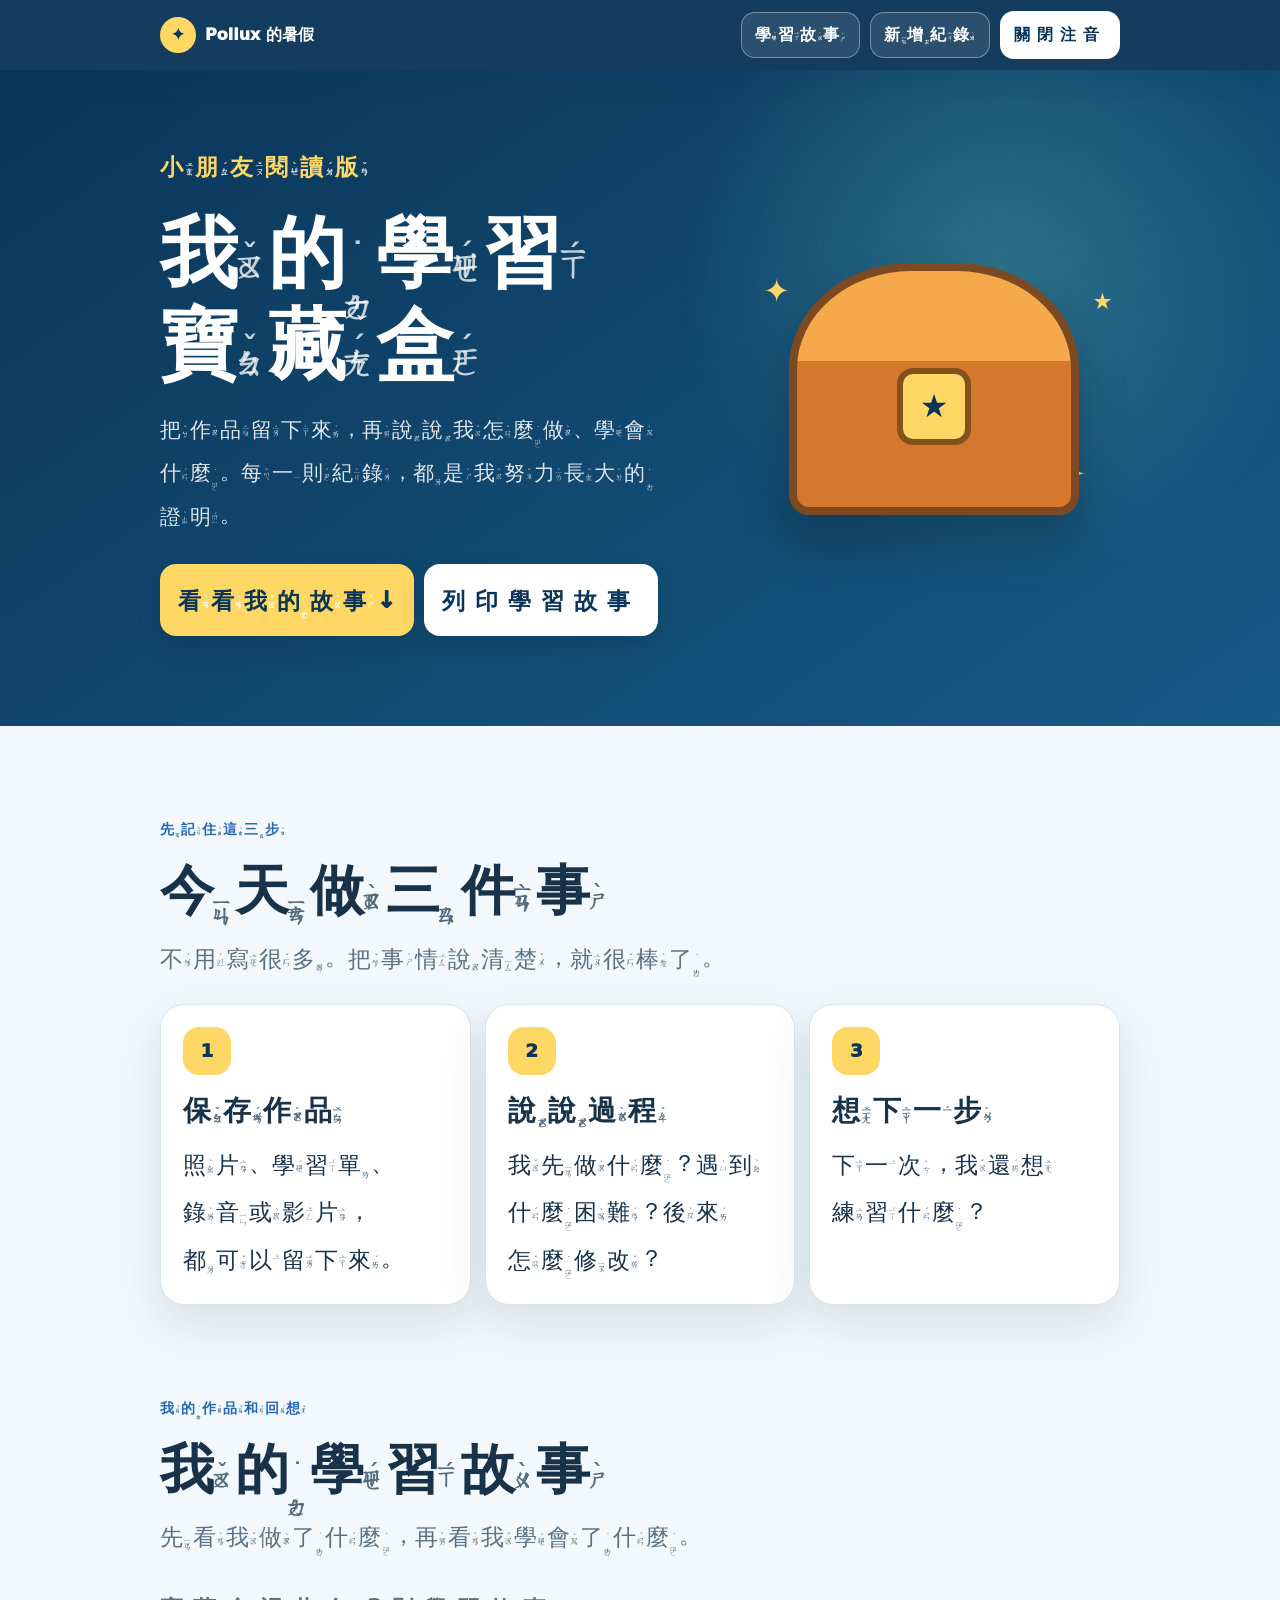
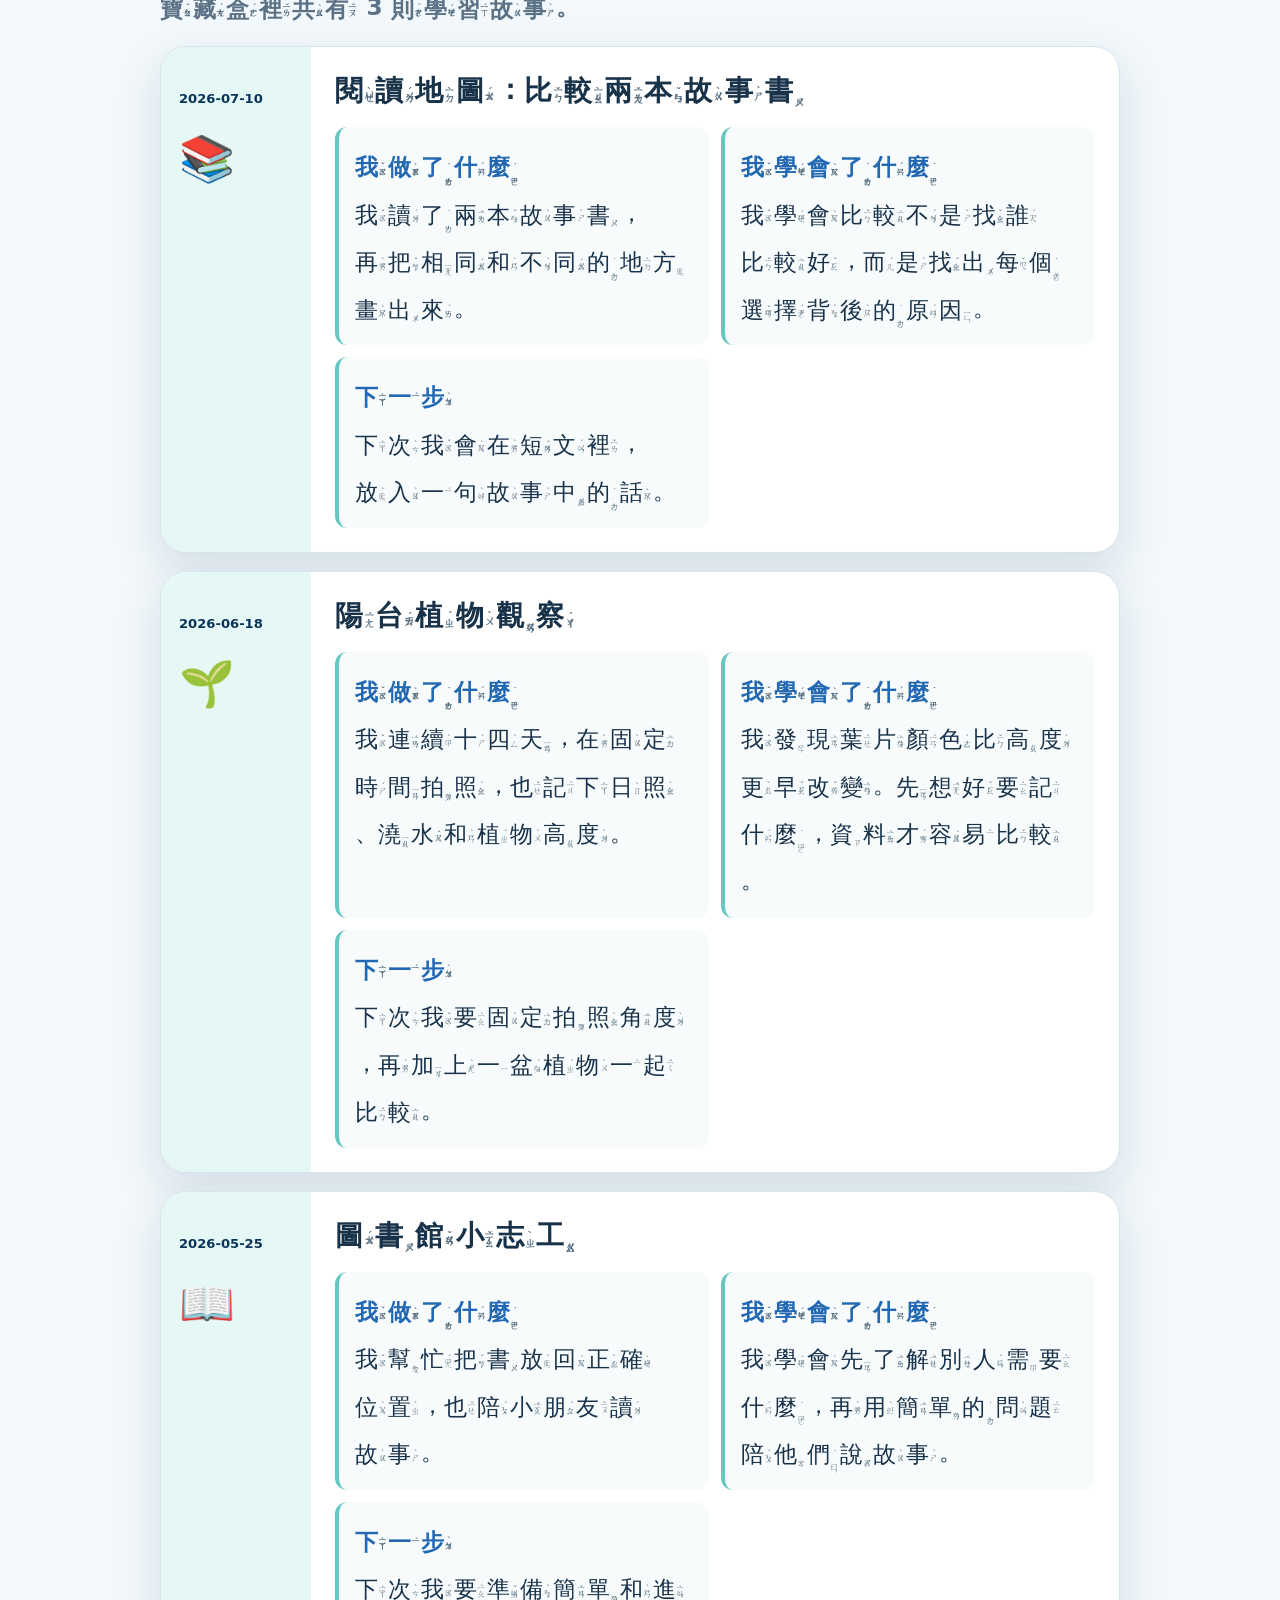
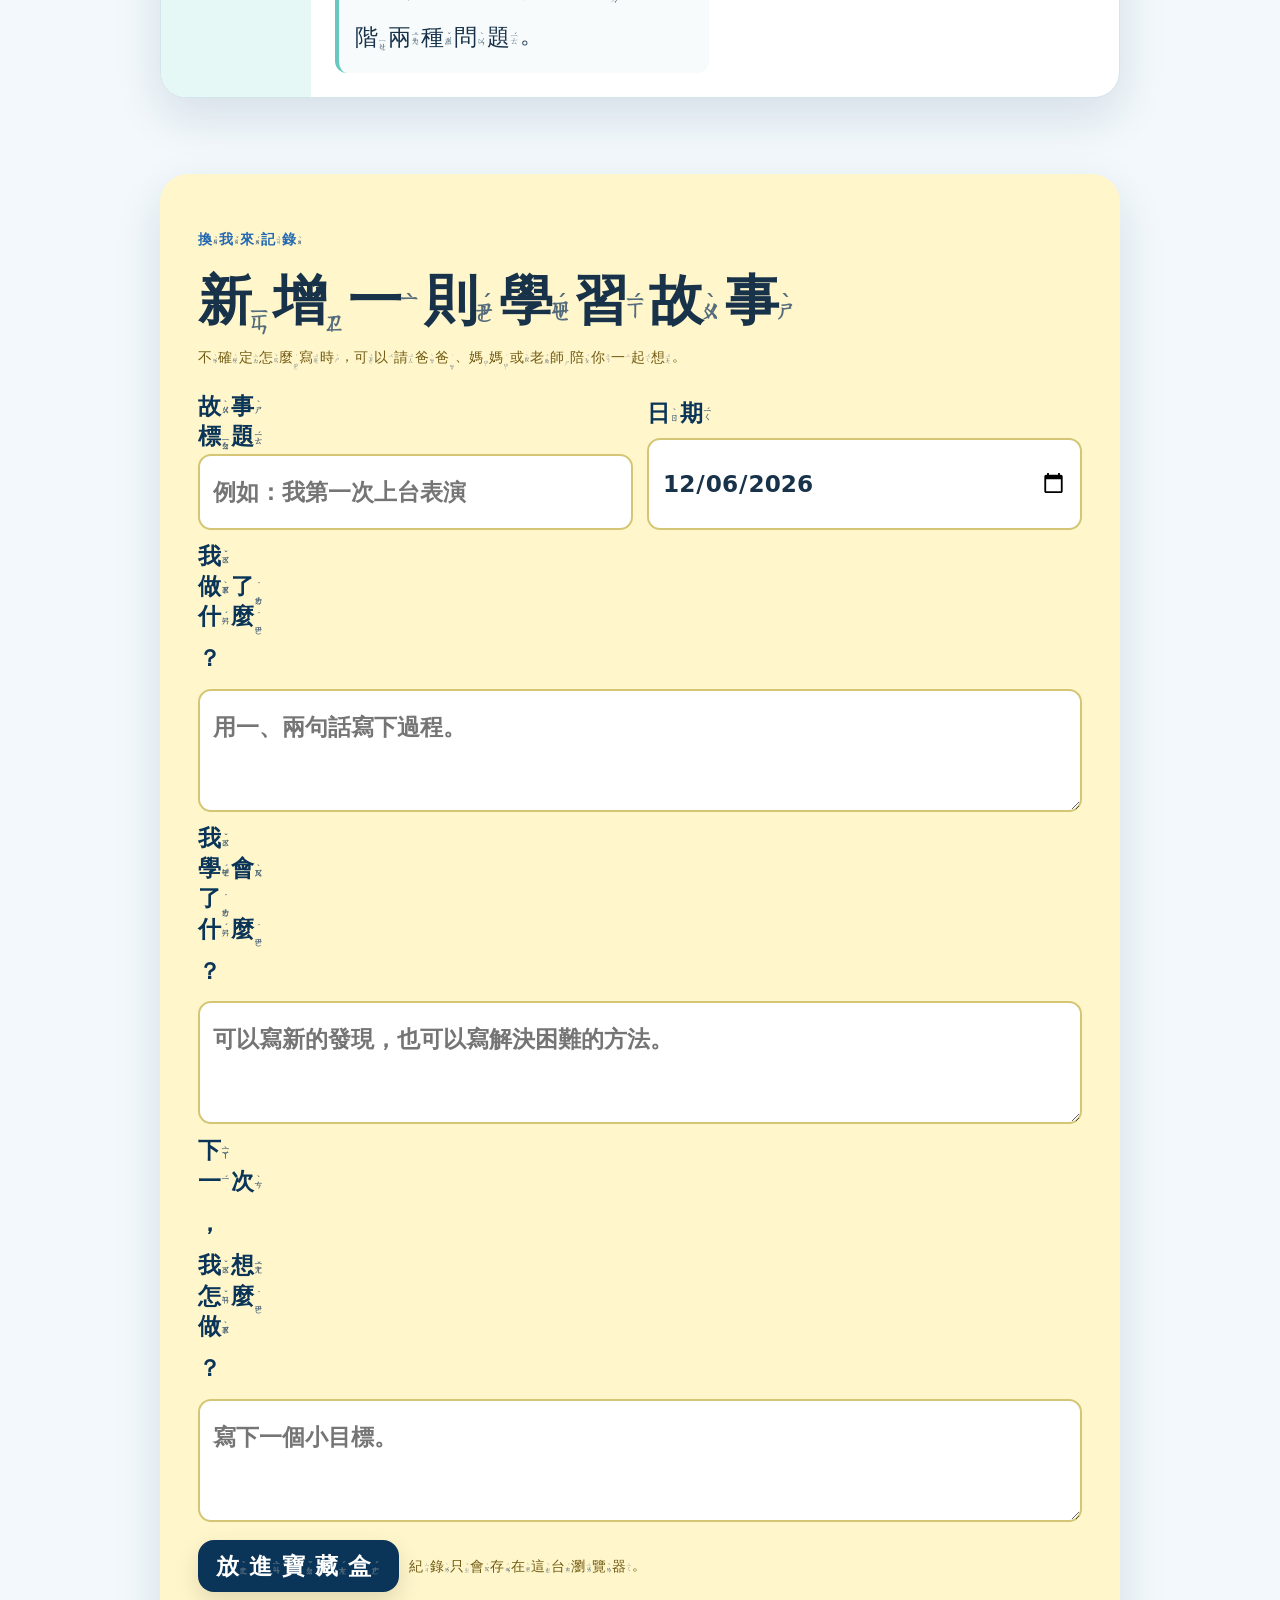
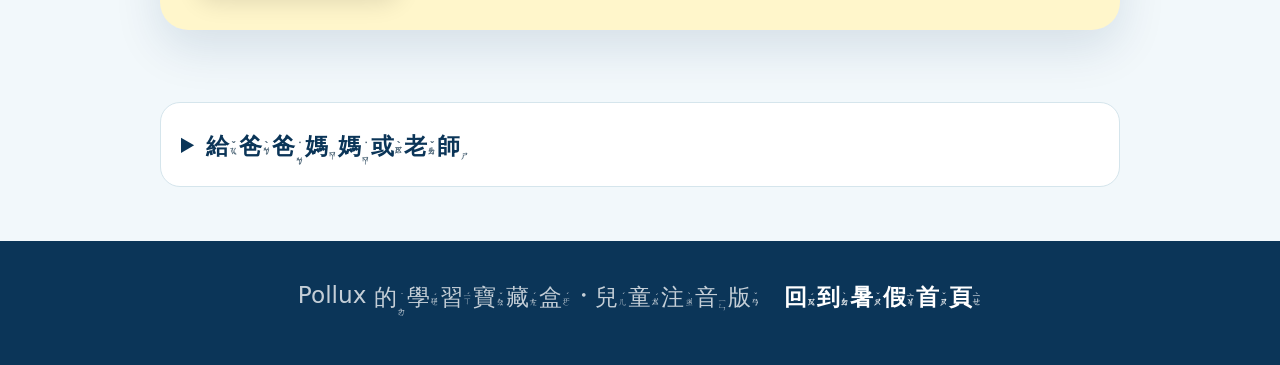
==== learning-portfolio/index.html @ d162b159 "Add child-friendly Zhuyin learning portfolio" ====
<!doctype html>
<html lang="zh-Hant-TW">
<head>
  <meta charset="utf-8">
  <meta name="viewport" content="width=device-width, initial-scale=1">
  <meta name="theme-color" content="#0b3558">
  <meta name="description" content="給八歲孩子使用的學習歷程寶藏盒，提供逐字右側注音、注音開關、學習故事與新增紀錄功能。">
  <title>我的學習寶藏盒｜兒童注音版</title>
  <style>
    :root {
      color-scheme: light;
      --navy: #0b3558;
      --blue: #2368b2;
      --ink: #18324a;
      --muted: #5b7185;
      --paper: #f2f8fb;
      --surface: #ffffff;
      --line: #d5e5ec;
      --yellow: #ffd764;
      --yellow-soft: #fff6cb;
      --aqua: #67c8c2;
      --aqua-soft: #e5f8f5;
      --coral: #ff886f;
      --shadow: 0 18px 48px rgba(11, 53, 88, .12);
      --page: min(960px, calc(100% - 28px));
    }

    * { box-sizing: border-box; }
    html { scroll-behavior: smooth; }
    body {
      margin: 0;
      background:
        radial-gradient(circle at 8% 7%, rgba(255,215,100,.34), transparent 19rem),
        var(--paper);
      color: var(--ink);
      font-family: ui-rounded, "SF Pro Rounded", "PingFang TC", "Noto Sans TC", system-ui, sans-serif;
      line-height: 1.8;
    }
    button, input, textarea, a { font: inherit; }
    button { cursor: pointer; }
    a { color: var(--blue); }
    :focus-visible { outline: 4px solid var(--yellow); outline-offset: 4px; }

    .skip-link {
      position: fixed;
      left: 12px;
      top: -90px;
      z-index: 100;
      padding: 10px 15px;
      border-radius: 12px;
      background: #fff;
      color: var(--ink);
      font-weight: 900;
    }
    .skip-link:focus { top: 12px; }

    .site-header {
      position: sticky;
      top: 0;
      z-index: 30;
      background: rgba(11,53,88,.96);
      box-shadow: 0 8px 24px rgba(11,53,88,.15);
    }
    .header-inner {
      width: var(--page);
      min-height: 70px;
      margin: auto;
      display: flex;
      align-items: center;
      gap: 10px;
    }
    .brand {
      display: inline-flex;
      align-items: center;
      gap: 9px;
      margin-right: auto;
      color: #fff;
      font-weight: 950;
      text-decoration: none;
      white-space: nowrap;
    }
    .brand-mark {
      width: 36px;
      aspect-ratio: 1;
      display: grid;
      place-items: center;
      border-radius: 50%;
      background: var(--yellow);
      color: var(--navy);
    }
    .header-link,
    .tool-button {
      min-height: 46px;
      display: inline-flex;
      align-items: center;
      justify-content: center;
      padding: 9px 13px;
      border: 1px solid rgba(255,255,255,.36);
      border-radius: 14px;
      background: rgba(255,255,255,.1);
      color: #fff;
      font-weight: 900;
      text-decoration: none;
    }
    .tool-button { background: #fff; color: var(--navy); }
    #showLabel { display: none; }
    body.zhuyin-off #hideLabel { display: none; }
    body.zhuyin-off #showLabel { display: inline; }

    .hero {
      overflow: hidden;
      background:
        radial-gradient(circle at 78% 30%, rgba(103,200,194,.3), transparent 20rem),
        linear-gradient(145deg, var(--navy), #175a86);
      color: #fff;
    }
    .hero-inner {
      width: var(--page);
      min-height: 470px;
      margin: auto;
      padding: 72px 0 90px;
      display: grid;
      grid-template-columns: 1fr .72fr;
      gap: clamp(30px, 7vw, 72px);
      align-items: center;
    }
    .eyebrow {
      margin: 0 0 12px;
      color: var(--yellow);
      font-weight: 950;
      letter-spacing: .08em;
    }
    h1 {
      margin: 0;
      font-size: clamp(2.8rem, 7vw, 4.9rem);
      line-height: 1.18;
      letter-spacing: -.055em;
    }
    .hero-copy {
      max-width: 36rem;
      margin: 20px 0 0;
      color: rgba(255,255,255,.86);
      font-size: clamp(1.08rem, 2.4vw, 1.32rem);
    }
    .hero-actions { display: flex; flex-wrap: wrap; gap: 10px; margin-top: 28px; }
    .button {
      min-height: 52px;
      display: inline-flex;
      align-items: center;
      justify-content: center;
      padding: 12px 18px;
      border: 0;
      border-radius: 16px;
      background: var(--yellow);
      color: var(--navy);
      font-weight: 950;
      text-decoration: none;
      box-shadow: 0 10px 24px rgba(0,0,0,.12);
    }
    .button.secondary { background: #fff; }
    .treasure {
      position: relative;
      min-height: 290px;
      display: grid;
      place-items: center;
    }
    .chest {
      position: relative;
      width: min(290px, 82vw);
      aspect-ratio: 1.15;
      border: 8px solid #7b4a22;
      border-radius: 42% 42% 20px 20px;
      background: linear-gradient(#f5a94a 0 38%, #d6772e 38%);
      box-shadow: 0 28px 50px rgba(0,0,0,.24);
    }
    .chest::before {
      content: "★";
      position: absolute;
      inset: 41% auto auto 50%;
      width: 62px;
      aspect-ratio: 1;
      display: grid;
      place-items: center;
      transform: translateX(-50%);
      border: 6px solid #84501e;
      border-radius: 16px;
      background: var(--yellow);
      color: var(--navy);
      font-size: 2rem;
    }
    .spark { position: absolute; color: var(--yellow); font-size: 2rem; }
    .spark.one { top: 5%; left: 4%; }
    .spark.two { top: 12%; right: 2%; font-size: 1.4rem; }
    .spark.three { bottom: 9%; right: 9%; }

    main { width: var(--page); margin: auto; }
    .reading { font-size: clamp(1.18rem, 2.8vw, 1.45rem); line-height: 2.05; }
    .section { padding: 76px 0 0; scroll-margin-top: 84px; }
    .section-heading { max-width: 42rem; margin-bottom: 24px; }
    .section-label { color: var(--blue); font-size: .85rem; font-weight: 950; letter-spacing: .08em; }
    h2 { margin: 5px 0 8px; font-size: clamp(2rem, 5vw, 3.4rem); line-height: 1.25; letter-spacing: -.045em; }
    h3 { margin: 0; font-size: clamp(1.35rem, 3vw, 1.75rem); line-height: 1.35; }
    p { margin: 10px 0 0; }
    .muted { color: var(--muted); }

    .steps {
      display: grid;
      grid-template-columns: repeat(3, 1fr);
      gap: 14px;
    }
    .step {
      padding: 22px;
      border: 1px solid var(--line);
      border-radius: 24px;
      background: #fff;
      box-shadow: var(--shadow);
    }
    .step-number {
      width: 48px;
      aspect-ratio: 1;
      display: grid;
      place-items: center;
      margin-bottom: 16px;
      border-radius: 16px;
      background: var(--yellow);
      color: var(--navy);
      font-size: 1.15rem;
      font-weight: 950;
    }

    .story-list { display: grid; gap: 18px; }
    .story-card {
      overflow: hidden;
      display: grid;
      grid-template-columns: 150px 1fr;
      border: 1px solid var(--line);
      border-radius: 26px;
      background: #fff;
      box-shadow: var(--shadow);
    }
    .story-side {
      padding: 24px 18px;
      background: var(--aqua-soft);
      color: var(--navy);
    }
    .story-date { font-size: .82rem; font-weight: 900; }
    .story-icon { display: block; margin-top: 18px; font-size: 2.8rem; line-height: 1; }
    .story-main { padding: 24px; }
    .story-points { display: grid; grid-template-columns: repeat(2, minmax(0,1fr)); gap: 12px; margin-top: 18px; }
    .story-point {
      padding: 14px 16px;
      border-left: 4px solid var(--aqua);
      border-radius: 12px;
      background: #f7fbfc;
    }
    .story-point strong { display: block; color: var(--blue); }
    .count-line { margin-bottom: 16px; color: var(--muted); font-weight: 800; }

    .form-card {
      padding: clamp(22px, 5vw, 38px);
      border-radius: 28px;
      background: var(--yellow-soft);
      box-shadow: var(--shadow);
    }
    .form-grid { display: grid; grid-template-columns: 1fr 1fr; gap: 14px; margin-top: 22px; }
    label { display: grid; gap: 7px; color: var(--navy); font-weight: 900; }
    label.wide { grid-column: 1 / -1; }
    input, textarea {
      width: 100%;
      min-height: 48px;
      padding: 12px 13px;
      border: 2px solid #d4c675;
      border-radius: 13px;
      background: #fff;
      color: var(--ink);
    }
    textarea { min-height: 88px; resize: vertical; }
    .form-help { color: #715b13; font-size: .9rem; }
    .form-actions { display: flex; flex-wrap: wrap; gap: 10px; align-items: center; margin-top: 18px; }
    .save-button { background: var(--navy); color: #fff; }

    .adult-box {
      margin: 72px 0 36px;
      border: 1px solid var(--line);
      border-radius: 20px;
      background: #fff;
    }
    .adult-box summary { padding: 18px 20px; color: var(--navy); font-weight: 950; cursor: pointer; }
    .adult-content { padding: 0 20px 20px; color: var(--muted); font-size: 1rem; }
    .adult-actions { display: flex; flex-wrap: wrap; gap: 10px; margin-top: 15px; }
    .small-button {
      min-height: 44px;
      padding: 9px 13px;
      border: 2px solid var(--blue);
      border-radius: 13px;
      background: #fff;
      color: var(--blue);
      font-weight: 900;
    }

    footer {
      margin-top: 54px;
      padding: 30px 14px 46px;
      background: var(--navy);
      color: rgba(255,255,255,.76);
      text-align: center;
    }
    footer a { color: #fff; font-weight: 900; }
    .toast {
      position: fixed;
      left: 50%;
      bottom: 20px;
      z-index: 60;
      transform: translate(-50%, 20px);
      padding: 11px 16px;
      border-radius: 999px;
      background: var(--navy);
      color: #fff;
      font-weight: 900;
      opacity: 0;
      pointer-events: none;
      transition: .2s ease;
    }
    .toast.show { opacity: 1; transform: translate(-50%, 0); }
    .visually-hidden {
      position: absolute;
      width: 1px;
      height: 1px;
      padding: 0;
      margin: -1px;
      overflow: hidden;
      clip: rect(0,0,0,0);
      white-space: nowrap;
      border: 0;
    }

    .zhuyin-word { display: inline-flex; white-space: nowrap; vertical-align: middle; }
    .zhuyin-pair { display: inline-flex; align-items: center; margin-inline-end: .045em; }
    .hanzi { line-height: 1; }
    .bopomofo {
      writing-mode: vertical-rl;
      text-orientation: upright;
      font-size: .39em;
      line-height: 1;
      letter-spacing: .025em;
      margin-inline-start: .075em;
      color: #536b7c;
    }
    .hero .bopomofo,
    .site-header .bopomofo,
    footer .bopomofo { color: rgba(255,255,255,.76); }
    body.zhuyin-off .bopomofo { display: none; }
    body.zhuyin-off .zhuyin-pair { margin-inline-end: 0; }

    @media (max-width: 760px) {
      .header-inner { flex-wrap: wrap; padding: 9px 0; }
      .brand { width: calc(100% - 102px); }
      .header-link { order: 3; flex: 1; }
      .hero-inner { grid-template-columns: 1fr; padding: 56px 0 70px; }
      .treasure { min-height: 230px; }
      .chest { width: min(240px, 76vw); }
      .steps { grid-template-columns: 1fr; }
      .story-card { grid-template-columns: 1fr; }
      .story-side { display: flex; align-items: center; justify-content: space-between; padding: 14px 18px; }
      .story-icon { margin-top: 0; }
      .story-points, .form-grid { grid-template-columns: 1fr; }
      label.wide { grid-column: auto; }
    }
    @media (max-width: 420px) {
      :root { --page: min(100% - 20px, 960px); }
      .header-inner { flex-wrap: nowrap; }
      .brand-text { display: none; }
      .brand { width: auto; }
      .header-link { display: none; }
      .tool-button { margin-left: auto; }
      h1 { font-size: 2.65rem; }
      .reading { font-size: 1.12rem; }
      .story-main, .step { padding: 19px; }
    }
    @media (prefers-reduced-motion: reduce) {
      html { scroll-behavior: auto; }
      *, *::before, *::after { animation: none !important; transition: none !important; }
    }
    @media print {
      body { background: #fff; }
      .site-header, .hero-actions, .form-card, .adult-box, .toast { display: none !important; }
      .hero { color: var(--ink); background: #fff; }
      .hero-inner { min-height: 0; padding: 24px 0; grid-template-columns: 1fr; }
      .treasure { display: none; }
      .hero-copy { color: var(--muted); }
      .hero .bopomofo { color: #536b7c; }
      .section { padding-top: 30px; break-inside: avoid; }
      .step, .story-card { box-shadow: none; }
      body.zhuyin-off .bopomofo { display: block; }
    }
  </style>
</head>
<body>
  <a class="skip-link" href="#main">跳到主要內容</a>

  <header class="site-header">
    <div class="header-inner">
      <a class="brand no-zhuyin" href="../index.html" aria-label="回到 Pollux 暑假故事首頁"><span class="brand-mark" aria-hidden="true">✦</span><span class="brand-text">Pollux 的暑假</span></a>
      <a class="header-link" href="#stories">學習故事</a>
      <a class="header-link" href="#add-story">新增紀錄</a>
      <button class="tool-button" id="zhuyinToggle" type="button" aria-pressed="true" aria-label="關閉注音"><span id="hideLabel">關閉注音</span><span id="showLabel">顯示注音</span></button>
    </div>
  </header>

  <div id="readingArea" class="reading">
    <section class="hero" aria-labelledby="pageTitle">
      <div class="hero-inner">
        <div>
          <p class="eyebrow">小朋友閱讀版</p>
          <h1 id="pageTitle">我的學習寶藏盒</h1>
          <p class="hero-copy">把作品留下來，再說說我怎麼做、學會什麼。每一則紀錄，都是我努力長大的證明。</p>
          <div class="hero-actions">
            <a class="button" href="#stories">看看我的故事 ↓</a>
            <button class="button secondary" type="button" id="printTop">列印學習故事</button>
          </div>
        </div>
        <div class="treasure" role="img" aria-label="會發光的學習寶藏箱插圖">
          <span class="spark one" aria-hidden="true">✦</span>
          <span class="spark two" aria-hidden="true">★</span>
          <span class="spark three" aria-hidden="true">✦</span>
          <div class="chest" aria-hidden="true"></div>
        </div>
      </div>
    </section>

    <main id="main">
      <section class="section" aria-labelledby="stepsTitle">
        <div class="section-heading">
          <span class="section-label">先記住這三步</span>
          <h2 id="stepsTitle">今天做三件事</h2>
          <p class="muted">不用寫很多。把事情說清楚，就很棒了。</p>
        </div>
        <div class="steps">
          <article class="step">
            <span class="step-number" aria-hidden="true">1</span>
            <h3>保存作品</h3>
            <p>照片、學習單、錄音或影片，都可以留下來。</p>
          </article>
          <article class="step">
            <span class="step-number" aria-hidden="true">2</span>
            <h3>說說過程</h3>
            <p>我先做什麼？遇到什麼困難？後來怎麼修改？</p>
          </article>
          <article class="step">
            <span class="step-number" aria-hidden="true">3</span>
            <h3>想下一步</h3>
            <p>下一次，我還想練習什麼？</p>
          </article>
        </div>
      </section>

      <section class="section" id="stories" aria-labelledby="storiesTitle">
        <div class="section-heading">
          <span class="section-label">我的作品和回想</span>
          <h2 id="storiesTitle">我的學習故事</h2>
          <p class="muted">先看我做了什麼，再看我學會了什麼。</p>
        </div>
        <p class="count-line" id="storyCount" aria-live="polite"></p>
        <div class="story-list" id="storyList"></div>
      </section>

      <section class="section" id="add-story" aria-labelledby="formTitle">
        <div class="form-card">
          <span class="section-label">換我來記錄</span>
          <h2 id="formTitle">新增一則學習故事</h2>
          <p class="form-help">不確定怎麼寫時，可以請爸爸、媽媽或老師陪你一起想。</p>
          <form id="storyForm">
            <div class="form-grid">
              <label>故事標題
                <input name="title" required maxlength="40" placeholder="例如：我第一次上台表演">
              </label>
              <label>日期
                <input name="date" type="date" required>
              </label>
              <label class="wide">我做了什麼？
                <textarea name="did" required maxlength="220" placeholder="用一、兩句話寫下過程。"></textarea>
              </label>
              <label class="wide">我學會了什麼？
                <textarea name="learned" required maxlength="220" placeholder="可以寫新的發現，也可以寫解決困難的方法。"></textarea>
              </label>
              <label class="wide">下一次，我想怎麼做？
                <textarea name="next" maxlength="180" placeholder="寫下一個小目標。"></textarea>
              </label>
            </div>
            <div class="form-actions">
              <button class="button save-button" type="submit">放進寶藏盒</button>
              <span class="form-help">紀錄只會存在這台瀏覽器。</span>
            </div>
          </form>
        </div>
      </section>

      <details class="adult-box">
        <summary>給爸爸媽媽或老師</summary>
        <div class="adult-content">
          <p>這一頁保留孩子的原始作品、過程、反思和下一步。孩子新增的文字會先存在目前的瀏覽器；請定期下載備份。</p>
          <p><strong>注音審閱狀態：</strong>ZHUYIN_REVIEW_PENDING。頁面讀音以教育部《國語辭典簡編本》為核對入口，但仍需要熟悉臺灣注音的成人逐句複核，尤其是多音字與輕聲。</p>
          <p>孩子新輸入的文字不會自動猜讀音；未收錄的字會保留原文，不顯示注音。</p>
          <p><a href="https://dict.concised.moe.edu.tw/" target="_blank" rel="noopener noreferrer">教育部《國語辭典簡編本》</a></p>
          <div class="adult-actions">
            <button class="small-button" id="exportBtn" type="button">下載資料備份</button>
            <button class="small-button" id="printBtn" type="button">列印或存成 PDF</button>
          </div>
        </div>
      </details>
    </main>

    <footer>Pollux 的學習寶藏盒・兒童注音版　<a href="../index.html">回到暑假首頁</a></footer>
  </div>

  <div class="toast" id="toast" role="status" aria-live="polite"></div>
  <span class="visually-hidden" id="toggleStatus" aria-live="polite"></span>

  <script>
    (() => {
      "use strict";

      const storageKey = "learningPortfolioEntries";
      const baseEntries = [
        {
          id: "reading-map",
          date: "2026-07-10",
          icon: "📚",
          title: "閱讀地圖：比較兩本故事書",
          did: "我讀了兩本故事書，再把相同和不同的地方畫出來。",
          learned: "我學會比較不是找誰比較好，而是找出每個選擇背後的原因。",
          next: "下次我會在短文裡，放入一句故事中的話。"
        },
        {
          id: "plant-log",
          date: "2026-06-18",
          icon: "🌱",
          title: "陽台植物觀察",
          did: "我連續十四天，在固定時間拍照，也記下日照、澆水和植物高度。",
          learned: "我發現葉片顏色比高度更早改變。先想好要記什麼，資料才容易比較。",
          next: "下次我要固定拍照角度，再加上一盆植物一起比較。"
        },
        {
          id: "library-helper",
          date: "2026-05-25",
          icon: "📖",
          title: "圖書館小志工",
          did: "我幫忙把書放回正確位置，也陪小朋友讀故事。",
          learned: "我學會先了解別人需要什麼，再用簡單的問題陪他們說故事。",
          next: "下次我要準備簡單和進階兩種問題。"
        }
      ];

      const readings = {
        "一":"ㄧ", "丁":"ㄉㄧㄥ", "七":"ㄑㄧ", "三":"ㄙㄢ", "上":"ㄕㄤˋ", "下":"ㄒㄧㄚˋ", "不":"ㄅㄨˋ", "中":"ㄓㄨㄥ", "主":"ㄓㄨˇ", "也":"ㄧㄝˇ", "事":"ㄕˋ", "了":"˙ㄌㄜ", "二":"ㄦˋ", "什":"ㄕㄣˊ", "今":"ㄐㄧㄣ", "他":"ㄊㄚ", "以":"ㄧˇ", "件":"ㄐㄧㄢˋ", "休":"ㄒㄧㄡ", "但":"ㄉㄢˋ", "位":"ㄨㄟˋ", "作":"ㄗㄨㄛˋ", "你":"ㄋㄧˇ", "使":"ㄕˇ", "來":"ㄌㄞˊ", "保":"ㄅㄠˇ", "個":"˙ㄍㄜ", "們":"˙ㄇㄣ", "先":"ㄒㄧㄢ", "入":"ㄖㄨˋ", "兩":"ㄌㄧㄤˇ", "再":"ㄗㄞˋ", "出":"ㄔㄨ", "到":"ㄉㄠˋ", "則":"ㄗㄜˊ", "前":"ㄑㄧㄢˊ", "加":"ㄐㄧㄚ", "努":"ㄋㄨˇ", "十":"ㄕˊ", "印":"ㄧㄣˋ", "原":"ㄩㄢˊ", "去":"ㄑㄩˋ", "又":"ㄧㄡˋ", "反":"ㄈㄢˇ", "口":"ㄎㄡˇ", "只":"ㄓˇ", "可":"ㄎㄜˇ", "台":"ㄊㄞˊ", "同":"ㄊㄨㄥˊ", "向":"ㄒㄧㄤˋ", "告":"ㄍㄠˋ", "和":"ㄏㄢˋ", "哪":"ㄋㄚˇ", "問":"ㄨㄣˋ", "回":"ㄏㄨㄟˊ", "困":"ㄎㄨㄣˋ", "在":"ㄗㄞˋ", "地":"ㄉㄧˋ", "型":"ㄒㄧㄥˊ", "填":"ㄊㄧㄢˊ", "大":"ㄉㄚˋ", "天":"ㄊㄧㄢ", "好":"ㄏㄠˇ", "如":"ㄖㄨˊ", "媽":"ㄇㄚ", "字":"ㄗˋ", "存":"ㄘㄨㄣˊ", "孩":"ㄏㄞˊ", "它":"ㄊㄚ", "安":"ㄢ", "完":"ㄨㄢˊ", "定":"ㄉㄧㄥˋ", "寶":"ㄅㄠˇ", "容":"ㄖㄨㄥˊ", "對":"ㄉㄨㄟˋ", "小":"ㄒㄧㄠˇ", "就":"ㄐㄧㄡˋ", "工":"ㄍㄨㄥ", "已":"ㄧˇ", "幫":"ㄅㄤ", "年":"ㄋㄧㄢˊ", "度":"ㄉㄨˋ", "後":"ㄏㄡˋ", "從":"ㄘㄨㄥˊ", "想":"ㄒㄧㄤˇ", "成":"ㄔㄥˊ", "我":"ㄨㄛˇ", "或":"ㄏㄨㄛˋ", "才":"ㄘㄞˊ", "把":"ㄅㄚˇ", "找":"ㄓㄠˇ", "拍":"ㄆㄞ", "放":"ㄈㄤˋ", "改":"ㄍㄞˇ", "故":"ㄍㄨˋ", "教":"ㄐㄧㄠˋ", "數":"ㄕㄨˋ", "文":"ㄨㄣˊ", "新":"ㄒㄧㄣ", "方":"ㄈㄤ", "明":"ㄇㄧㄥˊ", "易":"ㄧˋ", "是":"ㄕˋ", "時":"ㄕˊ", "書":"ㄕㄨ", "會":"ㄏㄨㄟˋ", "更":"ㄍㄥˋ", "有":"ㄧㄡˇ", "朋":"ㄆㄥˊ", "服":"ㄈㄨˊ", "本":"ㄅㄣˇ", "材":"ㄘㄞˊ", "格":"ㄍㄜˊ", "標":"ㄅㄧㄠ", "樣":"ㄧㄤˋ", "次":"ㄘˋ", "正":"ㄓㄥˋ", "每":"ㄇㄟˇ", "比":"ㄅㄧˇ", "水":"ㄕㄨㄟˇ", "法":"ㄈㄚˇ", "澆":"ㄐㄧㄠ", "照":"ㄓㄠˋ", "爸":"ㄅㄚˋ", "片":"ㄆㄧㄢˋ", "版":"ㄅㄢˇ", "物":"ㄨˋ", "現":"ㄒㄧㄢˋ", "用":"ㄩㄥˋ", "的":"˙ㄉㄜ", "盒":"ㄏㄜˊ", "相":"ㄒㄧㄤ", "看":"ㄎㄢˋ", "真":"ㄓㄣ", "知":"ㄓ", "短":"ㄉㄨㄢˇ", "確":"ㄑㄩㄝˋ", "種":"ㄓㄨㄥˇ", "第":"ㄉㄧˋ", "簡":"ㄐㄧㄢˇ", "精":"ㄐㄧㄥ", "紀":"ㄐㄧˋ", "結":"ㄐㄧㄝˊ", "續":"ㄒㄩˋ", "習":"ㄒㄧˊ", "者":"ㄓㄜˇ", "而":"ㄦˊ", "能":"ㄋㄥˊ", "自":"ㄗˋ", "臺":"ㄊㄞˊ", "與":"ㄩˇ", "舊":"ㄐㄧㄡˋ", "色":"ㄙㄜˋ", "著":"˙ㄓㄜ", "處":"ㄔㄨˇ", "號":"ㄏㄠˋ", "行":"ㄒㄧㄥˊ", "要":"ㄧㄠˋ", "見":"ㄐㄧㄢˋ", "解":"ㄐㄧㄝˇ", "記":"ㄐㄧˋ", "話":"ㄏㄨㄚˋ", "說":"ㄕㄨㄛ", "請":"ㄑㄧㄥˇ", "讀":"ㄉㄨˊ", "調":"ㄊㄧㄠˊ", "資":"ㄗ", "較":"ㄐㄧㄠˋ", "輕":"ㄑㄧㄥ", "輸":"ㄕㄨ", "進":"ㄐㄧㄣˋ", "連":"ㄌㄧㄢˊ", "過":"ㄍㄨㄛˋ", "還":"ㄏㄞˊ", "都":"ㄉㄡ", "錄":"ㄌㄨˋ", "長":"ㄓㄤˇ", "開":"ㄎㄞ", "關":"ㄍㄨㄢ", "閱":"ㄩㄝˋ", "陽":"ㄧㄤˊ", "階":"ㄐㄧㄝ", "難":"ㄋㄢˊ", "音":"ㄧㄣ", "顯":"ㄒㄧㄢˇ", "題":"ㄊㄧˊ", "首":"ㄕㄡˇ", "高":"ㄍㄠ", "點":"ㄉㄧㄢˇ", "麼":"˙ㄇㄜ", "得":"˙ㄉㄜ", "影":"ㄧㄥˇ", "力":"ㄌㄧˋ", "留":"ㄌㄧㄡˊ", "學":"ㄒㄩㄝˊ", "歷":"ㄌㄧˋ", "程":"ㄔㄥˊ", "藏":"ㄘㄤˊ", "箱":"ㄒㄧㄤ", "觀":"ㄍㄨㄢ", "察":"ㄔㄚˊ", "葉":"ㄧㄝˋ", "早":"ㄗㄠˇ", "變":"ㄅㄧㄢˋ", "盆":"ㄆㄣˊ", "植":"ㄓˊ", "志":"ㄓˋ", "圖":"ㄊㄨˊ", "館":"ㄍㄨㄢˇ", "置":"ㄓˋ", "需":"ㄒㄩ", "陪":"ㄆㄟˊ", "證":"ㄓㄥˋ", "據":"ㄐㄩˋ", "核":"ㄏㄜˊ", "複":"ㄈㄨˋ", "尤":"ㄧㄡˊ", "其":"ㄑㄧˊ", "多":"ㄉㄨㄛ", "聲":"ㄕㄥ", "狀":"ㄓㄨㄤˋ", "態":"ㄊㄞˋ", "待":"ㄉㄞˋ", "家":"ㄐㄧㄚ", "師":"ㄕ", "辭":"ㄘˊ", "典":"ㄉㄧㄢˇ", "編":"ㄅㄧㄢ", "依":"ㄧ", "熟":"ㄕㄨˊ", "悉":"ㄒㄧ", "逐":"ㄓㄨˊ", "句":"ㄐㄩˋ", "目":"ㄇㄨˋ", "由":"ㄧㄡˊ", "瀏":"ㄌㄧㄡˊ", "覽":"ㄌㄢˇ", "器":"ㄑㄧˋ", "份":"ㄈㄣˋ", "載":"ㄗㄞˋ", "備":"ㄅㄟˋ", "列":"ㄌㄧㄝˋ",
        "人":"ㄖㄣˊ", "仍":"ㄖㄥˊ", "住":"ㄓㄨˋ", "例":"ㄌㄧˋ", "供":"ㄍㄨㄥ", "修":"ㄒㄧㄡ", "假":"ㄐㄧㄚˋ", "做":"ㄗㄨㄛˋ", "側":"ㄘㄜˋ", "光":"ㄍㄨㄤ", "兒":"ㄦˊ", "內":"ㄋㄟˋ", "八":"ㄅㄚ", "共":"ㄍㄨㄥˋ", "別":"ㄅㄧㄝˊ", "功":"ㄍㄨㄥ", "友":"ㄧㄡˇ", "右":"ㄧㄡˋ", "品":"ㄆㄧㄣˇ", "單":"ㄉㄢ", "四":"ㄙˋ", "因":"ㄧㄣ", "固":"ㄍㄨˋ", "國":"ㄍㄨㄛˊ", "增":"ㄗㄥ", "始":"ㄕˇ", "子":"ㄗˇ", "審":"ㄕㄣˇ", "寫":"ㄒㄧㄝˇ", "很":"ㄏㄣˇ", "忙":"ㄇㄤˊ", "怎":"ㄗㄣˇ", "思":"ㄙ", "情":"ㄑㄧㄥˊ", "慢":"ㄇㄢˋ", "提":"ㄊㄧˊ", "插":"ㄔㄚ", "換":"ㄏㄨㄢˋ", "擇":"ㄗㄜˊ", "料":"ㄌㄧㄠˋ", "日":"ㄖˋ", "暑":"ㄕㄨˇ", "期":"ㄑㄧˊ", "棒":"ㄅㄤˋ", "楚":"ㄔㄨˇ", "樂":"ㄌㄜˋ", "步":"ㄅㄨˋ", "歲":"ㄙㄨㄟˋ", "決":"ㄐㄩㄝˊ", "注":"ㄓㄨˋ", "清":"ㄑㄧㄥ", "準":"ㄓㄨㄣˇ", "演":"ㄧㄢˇ", "灣":"ㄨㄢ", "為":"ㄨㄟˊ", "畫":"ㄏㄨㄚˋ", "發":"ㄈㄚ", "示":"ㄕˋ", "童":"ㄊㄨㄥˊ", "給":"ㄍㄟˇ", "經":"ㄐㄧㄥ", "練":"ㄌㄧㄢˋ", "老":"ㄌㄠˇ", "育":"ㄩˋ", "背":"ㄅㄟˋ", "表":"ㄅㄧㄠˇ", "補":"ㄅㄨˇ", "裡":"ㄌㄧˇ", "角":"ㄐㄧㄠˇ", "語":"ㄩˇ", "誰":"ㄕㄟˊ", "起":"ㄑㄧˇ", "跳":"ㄊㄧㄠˋ", "這":"ㄓㄜˋ", "遇":"ㄩˋ", "選":"ㄒㄩㄢˇ", "部":"ㄅㄨˋ", "重":"ㄓㄨㄥˋ", "銀":"ㄧㄣˊ", "閉":"ㄅㄧˋ", "間":"ㄐㄧㄢ", "面":"ㄇㄧㄢˋ", "頁":"ㄧㄝˋ", "顏":"ㄧㄢˊ", "測":"ㄘㄜˋ", "試":"ㄕˋ", "按":"ㄢˋ", "鈕":"ㄋㄧㄡˇ", "檢":"ㄐㄧㄢˇ", "查":"ㄔㄚˊ", "動":"ㄉㄨㄥˋ", "猜":"ㄘㄞ", "未":"ㄨㄟˋ", "收":"ㄕㄡ"
      };

      const isHan = char => /[\u3400-\u9fff\uf900-\ufaff]/u.test(char);
      const fourthTone = reading => /ˋ$/.test(reading || "");

      function readingFor(char, text, index) {
        const before = text[index - 1] || "";
        const after = text[index + 1] || "";
        if (char === "一") {
          const nextReading = readings[after];
          if (!nextReading || !isHan(after)) return "ㄧ";
          return fourthTone(nextReading) ? "ㄧˊ" : "ㄧˋ";
        }
        if (char === "不") return fourthTone(readings[after]) ? "ㄅㄨˊ" : "ㄅㄨˋ";
        if (char === "長") return text.includes("長期") ? "ㄔㄤˊ" : "ㄓㄤˇ";
        if (char === "行") return text.includes("銀行") ? "ㄏㄤˊ" : "ㄒㄧㄥˊ";
        if (char === "重") return text.includes("重新") ? "ㄔㄨㄥˊ" : "ㄓㄨㄥˋ";
        if (char === "教") return text.includes("教你") ? "ㄐㄧㄠ" : "ㄐㄧㄠˋ";
        if (char === "為") return text.includes("因為") ? "ㄨㄟˋ" : "ㄨㄟˊ";
        if (char === "樂") return text.includes("音樂") ? "ㄩㄝˋ" : "ㄌㄜˋ";
        if (char === "了" && after === "解") return "ㄌㄧㄠˇ";
        if (char === "地" && before && after && text.includes("慢慢地")) return "˙ㄉㄜ";
        if (char === "爸" && before === "爸") return "˙ㄅㄚ";
        if (char === "媽" && before === "媽") return "˙ㄇㄚ";
        return readings[char] || "";
      }

      function createAnnotatedRun(text) {
        const word = document.createElement("span");
        word.className = "zhuyin-word";
        word.setAttribute("aria-label", text);
        Array.from(text).forEach((char, index) => {
          if (!isHan(char)) {
            const plain = document.createElement("span");
            plain.setAttribute("aria-hidden", "true");
            plain.textContent = char;
            word.appendChild(plain);
            return;
          }
          const reading = readingFor(char, text, index);
          if (!reading) {
            const plain = document.createElement("span");
            plain.className = "hanzi";
            plain.setAttribute("aria-hidden", "true");
            plain.textContent = char;
            word.appendChild(plain);
            return;
          }
          const pair = document.createElement("span");
          pair.className = "zhuyin-pair";
          pair.setAttribute("aria-hidden", "true");
          const hanzi = document.createElement("span");
          hanzi.className = "hanzi";
          hanzi.textContent = char;
          const bopomofo = document.createElement("span");
          bopomofo.className = "bopomofo";
          bopomofo.textContent = reading;
          pair.append(hanzi, bopomofo);
          word.appendChild(pair);
        });
        return word;
      }

      const wordSegmenter = typeof Intl.Segmenter === "function" ? new Intl.Segmenter("zh-TW", { granularity: "word" }) : null;

      function splitHanRun(text) {
        const words = wordSegmenter ? Array.from(wordSegmenter.segment(text), item => item.segment) : [text];
        return words.flatMap(word => Array.from(word).length > 4 ? (word.match(/.{1,2}/gu) || [word]) : [word]);
      }

      function annotateTextNode(node) {
        const text = node.nodeValue;
        if (!text || !/[\u3400-\u9fff\uf900-\ufaff]/u.test(text)) return;
        const fragment = document.createDocumentFragment();
        const parts = text.split(/([\u3400-\u9fff\uf900-\ufaff]+)/u);
        parts.forEach(part => {
          if (!part) return;
          if (/[\u3400-\u9fff\uf900-\ufaff]/u.test(part)) splitHanRun(part).forEach(word => fragment.appendChild(createAnnotatedRun(word)));
          else fragment.appendChild(document.createTextNode(part));
        });
        node.replaceWith(fragment);
      }

      function annotateWithin(root) {
        const walker = document.createTreeWalker(root, NodeFilter.SHOW_TEXT, {
          acceptNode(node) {
            const parent = node.parentElement;
            if (!parent || parent.closest("script, style, input, textarea, option, .no-zhuyin, .bopomofo, .zhuyin-word, .visually-hidden")) return NodeFilter.FILTER_REJECT;
            return /[\u3400-\u9fff\uf900-\ufaff]/u.test(node.nodeValue || "") ? NodeFilter.FILTER_ACCEPT : NodeFilter.FILTER_REJECT;
          }
        });
        const nodes = [];
        while (walker.nextNode()) nodes.push(walker.currentNode);
        nodes.forEach(annotateTextNode);
      }

      function cleanStoredEntry(entry) {
        return {
          id: entry.id || `saved-${Date.now()}-${Math.random()}`,
          date: entry.date || "",
          icon: entry.icon || "⭐",
          title: entry.title || "我的學習故事",
          did: entry.did || entry.process || entry.context || "我留下了一件作品。",
          learned: entry.learned || entry.reflection || "我正在想這次學會了什麼。",
          next: entry.next || entry.nextStep || "下次再補上我的小目標。"
        };
      }

      function loadSavedEntries() {
        try {
          const value = JSON.parse(localStorage.getItem(storageKey) || "[]");
          return Array.isArray(value) ? value.map(cleanStoredEntry) : [];
        } catch {
          return [];
        }
      }

      let savedEntries = loadSavedEntries();
      const storyList = document.querySelector("#storyList");
      const storyCount = document.querySelector("#storyCount");
      const toast = document.querySelector("#toast");
      let toastTimer;

      function addTextElement(tag, className, text) {
        const element = document.createElement(tag);
        if (className) element.className = className;
        element.textContent = text;
        return element;
      }

      function renderStories() {
        const entries = [...savedEntries].reverse().concat(baseEntries);
        storyList.replaceChildren();
        entries.forEach(entry => {
          const article = document.createElement("article");
          article.className = "story-card";

          const side = document.createElement("div");
          side.className = "story-side";
          side.append(addTextElement("span", "story-date no-zhuyin", entry.date), addTextElement("span", "story-icon", entry.icon));

          const main = document.createElement("div");
          main.className = "story-main";
          main.appendChild(addTextElement("h3", "", entry.title));

          const points = document.createElement("div");
          points.className = "story-points";
          [["我做了什麼", entry.did], ["我學會了什麼", entry.learned], ["下一步", entry.next]].forEach(([label, value]) => {
            const point = document.createElement("div");
            point.className = "story-point";
            point.append(addTextElement("strong", "", label), addTextElement("span", "", value));
            points.appendChild(point);
          });
          main.appendChild(points);
          article.append(side, main);
          storyList.appendChild(article);
          annotateWithin(article);
        });
        storyCount.textContent = `寶藏盒裡共有 ${entries.length} 則學習故事。`;
        annotateWithin(storyCount);
      }

      function showToast(message) {
        toast.textContent = message;
        toast.classList.add("show");
        clearTimeout(toastTimer);
        toastTimer = setTimeout(() => toast.classList.remove("show"), 2200);
      }

      const form = document.querySelector("#storyForm");
      form.date.value = new Date().toISOString().slice(0, 10);
      form.addEventListener("submit", event => {
        event.preventDefault();
        const values = new FormData(form);
        savedEntries.push({
          id: `local-${Date.now()}`,
          date: String(values.get("date") || ""),
          icon: "⭐",
          title: String(values.get("title") || "").trim(),
          did: String(values.get("did") || "").trim(),
          learned: String(values.get("learned") || "").trim(),
          next: String(values.get("next") || "").trim() || "下次再想一個小目標。"
        });
        localStorage.setItem(storageKey, JSON.stringify(savedEntries, null, 2));
        form.reset();
        form.date.value = new Date().toISOString().slice(0, 10);
        renderStories();
        showToast("已經放進學習寶藏盒！");
        document.querySelector("#stories").scrollIntoView();
      });

      const zhuyinToggle = document.querySelector("#zhuyinToggle");
      const toggleStatus = document.querySelector("#toggleStatus");
      zhuyinToggle.addEventListener("click", () => {
        const off = document.body.classList.toggle("zhuyin-off");
        zhuyinToggle.setAttribute("aria-pressed", String(!off));
        zhuyinToggle.setAttribute("aria-label", off ? "顯示注音" : "關閉注音");
        toggleStatus.textContent = off ? "注音已關閉" : "注音已顯示";
      });

      document.querySelectorAll("#printTop, #printBtn").forEach(button => button.addEventListener("click", () => window.print()));
      document.querySelector("#exportBtn").addEventListener("click", () => {
        const payload = { exportedAt: new Date().toISOString(), entries: [...baseEntries, ...savedEntries] };
        const blob = new Blob([JSON.stringify(payload, null, 2)], { type: "application/json" });
        const url = URL.createObjectURL(blob);
        const link = document.createElement("a");
        link.href = url;
        link.download = `pollux-learning-stories-${new Date().toISOString().slice(0, 10)}.json`;
        link.click();
        URL.revokeObjectURL(url);
      });

      document.querySelector("#readingArea").addEventListener("copy", event => {
        const selection = window.getSelection();
        if (!selection || selection.rangeCount === 0) return;
        const holder = document.createElement("div");
        for (let index = 0; index < selection.rangeCount; index += 1) holder.appendChild(selection.getRangeAt(index).cloneContents());
        holder.querySelectorAll(".bopomofo").forEach(node => node.remove());
        event.clipboardData.setData("text/plain", holder.textContent || "");
        event.preventDefault();
      });

      annotateWithin(document.querySelector("#readingArea"));
      annotateWithin(document.querySelector(".site-header"));
      renderStories();
    })();
  </script>
</body>
</html>
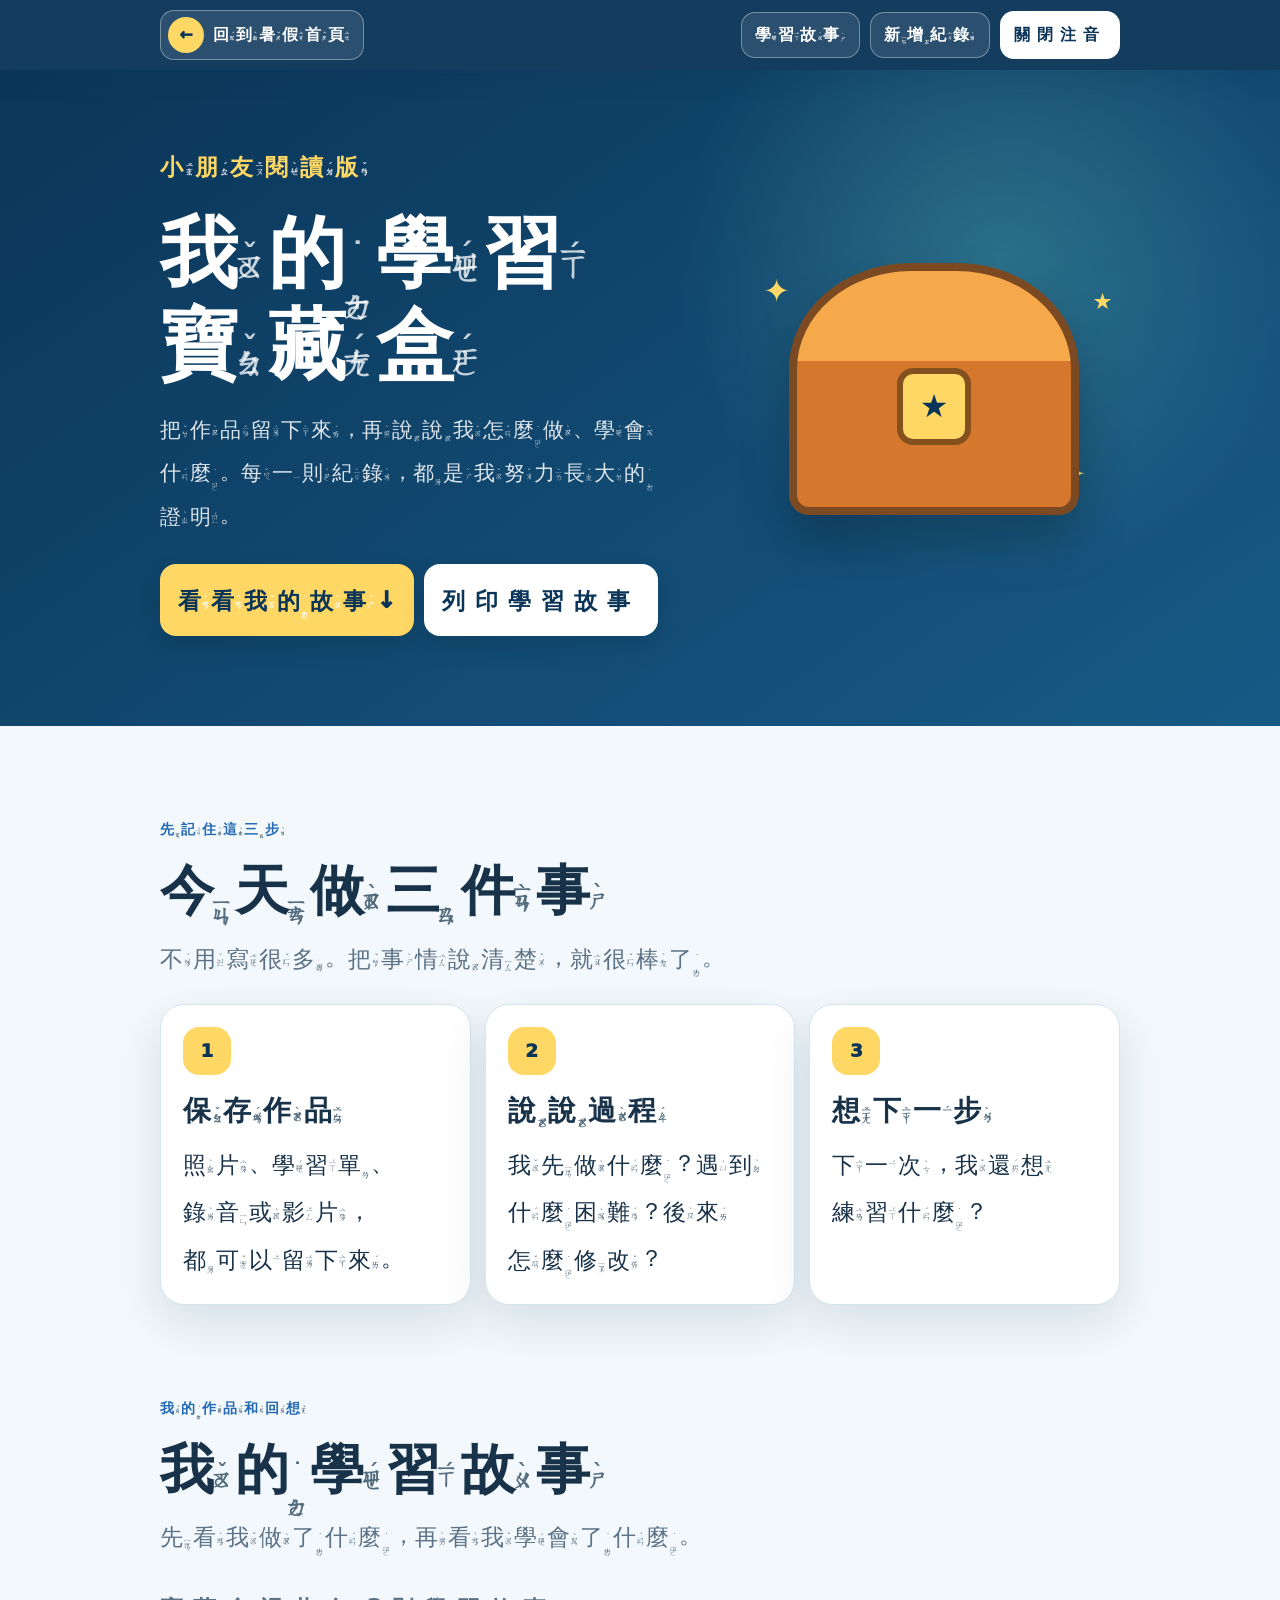
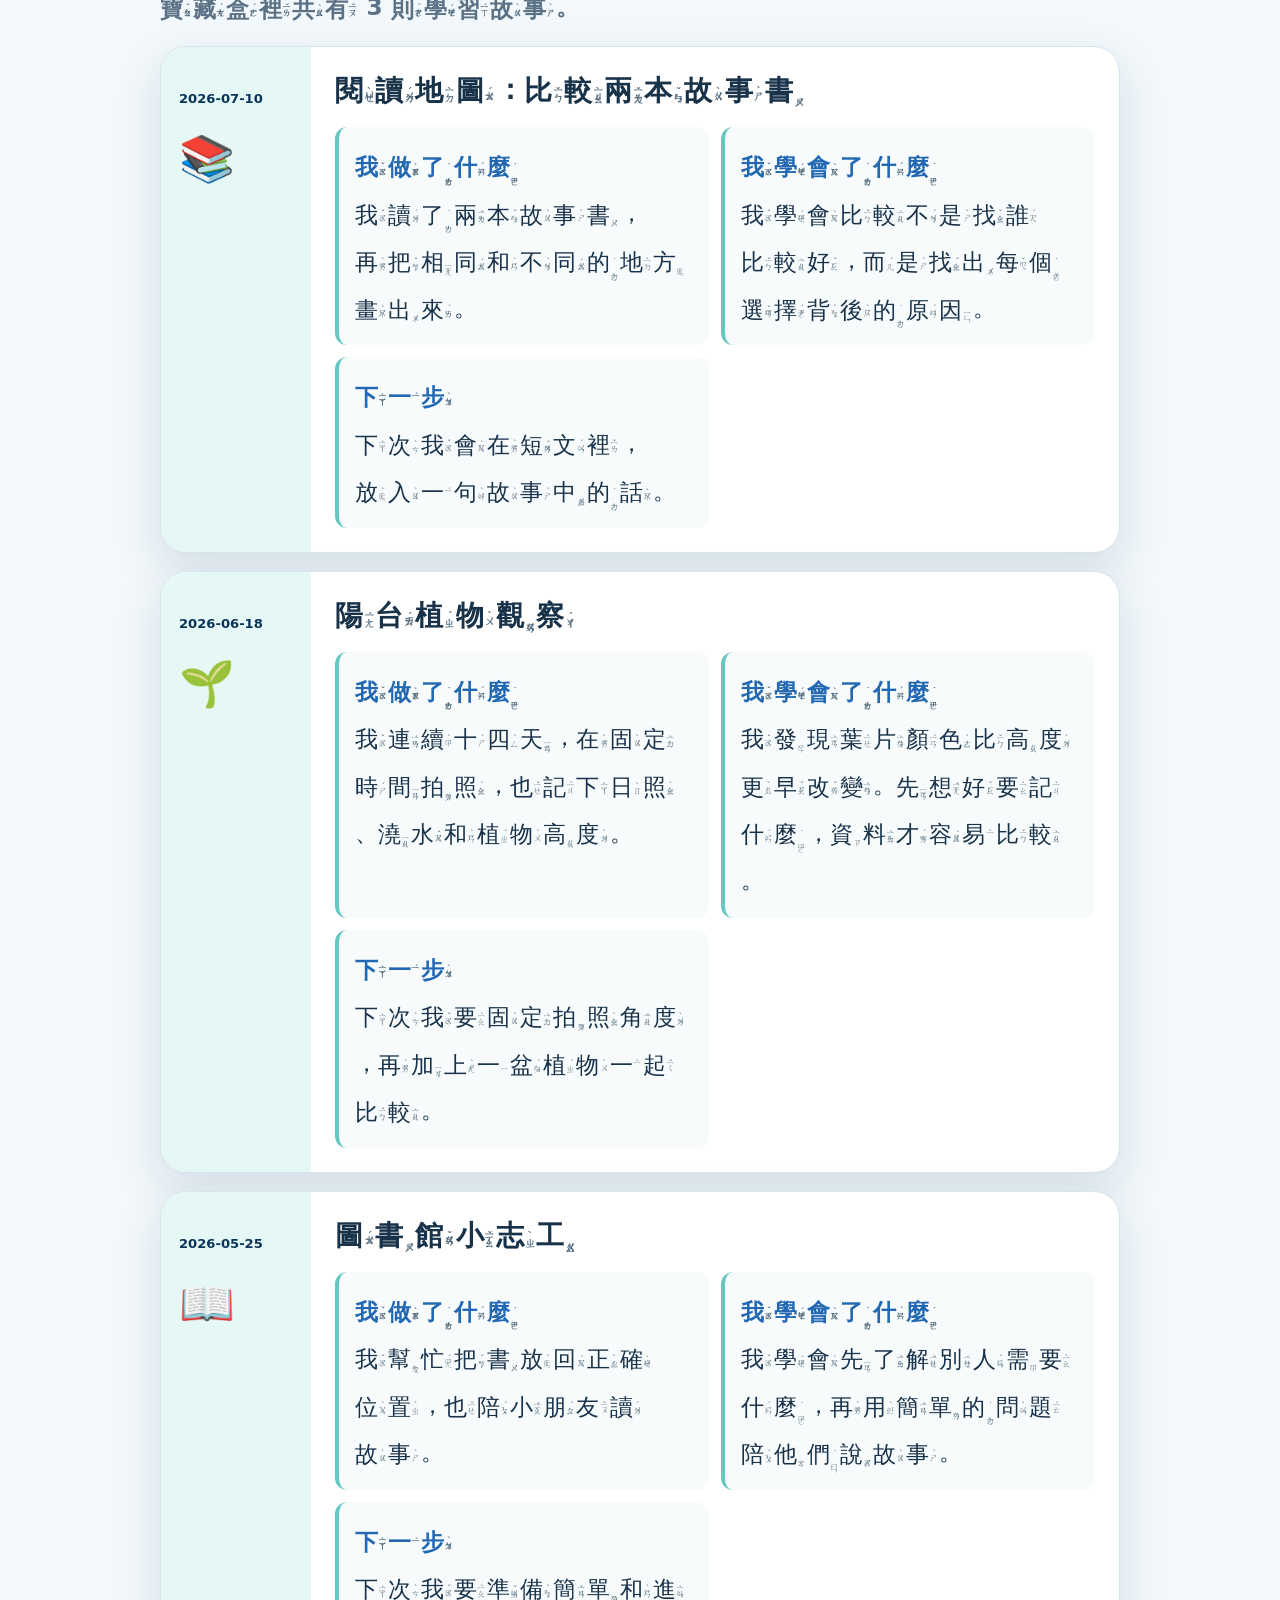
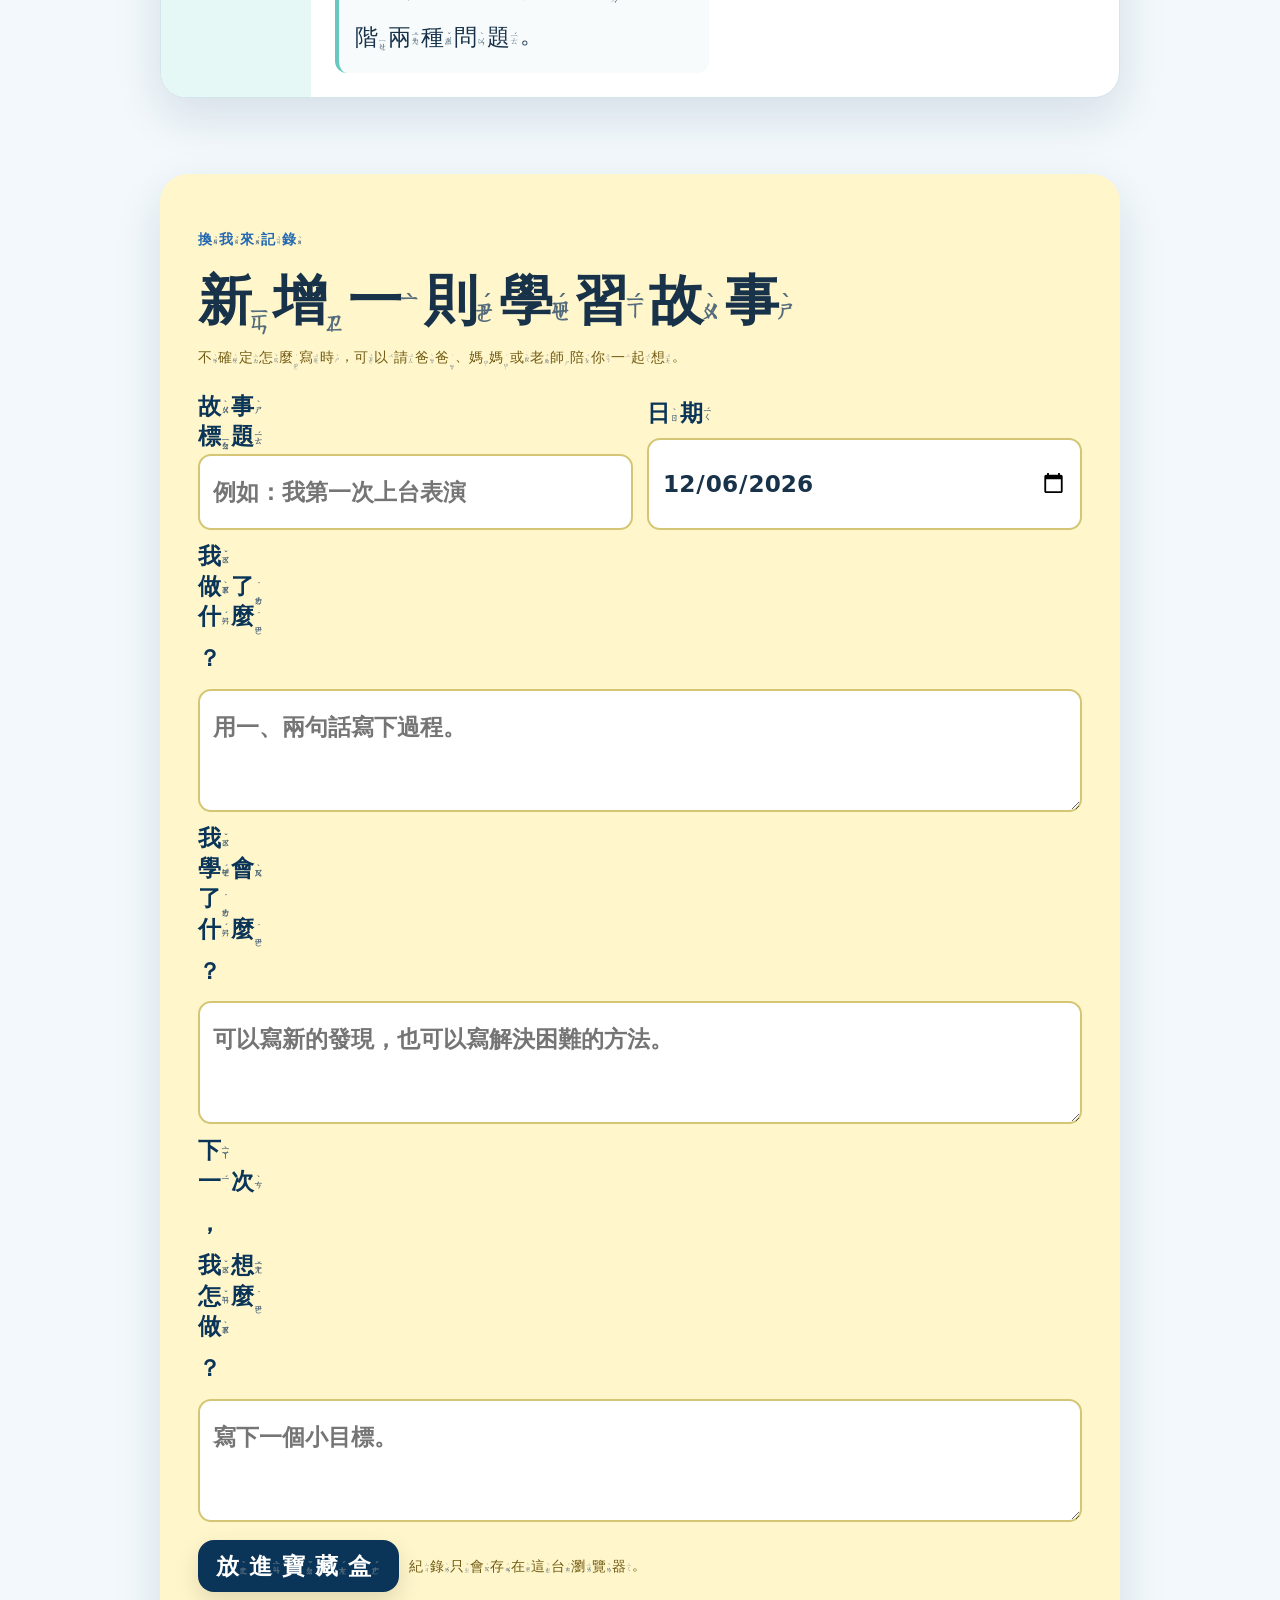
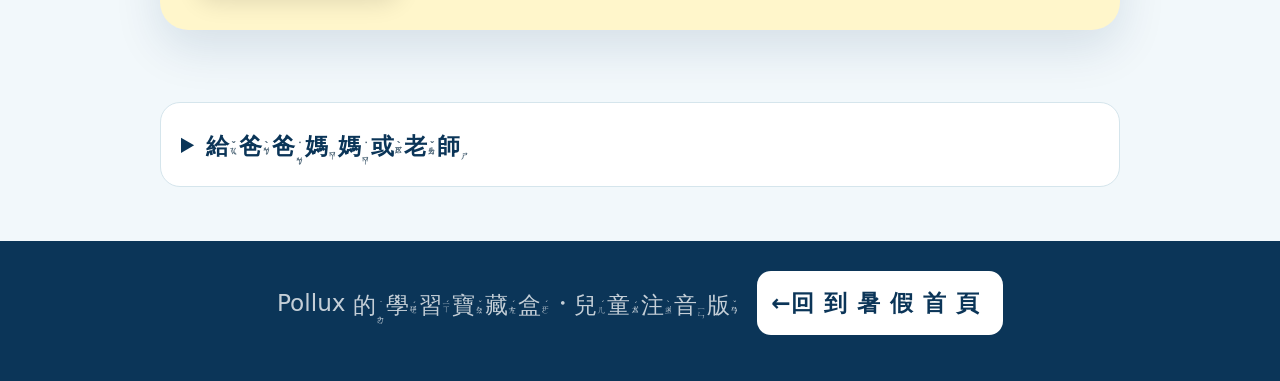
==== commit 5156a656: "Add homepage playlist and clearer home navigation" ====
--- a/learning-portfolio/index.html
+++ b/learning-portfolio/index.html
@@ -74,6 +74,11 @@
       align-items: center;
       gap: 9px;
       margin-right: auto;
+      min-height: 46px;
+      padding: 6px 12px 6px 7px;
+      border: 1px solid rgba(255,255,255,.36);
+      border-radius: 14px;
+      background: rgba(255,255,255,.1);
       color: #fff;
       font-weight: 950;
       text-decoration: none;
@@ -306,6 +311,18 @@
       text-align: center;
     }
     footer a { color: #fff; font-weight: 900; }
+    .footer-home {
+      min-height: 46px;
+      display: inline-flex;
+      align-items: center;
+      justify-content: center;
+      margin-left: 10px;
+      padding: 8px 14px;
+      border-radius: 14px;
+      background: #fff;
+      color: var(--navy) !important;
+      text-decoration: none;
+    }
     .toast {
       position: fixed;
       left: 50%;
@@ -369,8 +386,9 @@
     @media (max-width: 420px) {
       :root { --page: min(100% - 20px, 960px); }
       .header-inner { flex-wrap: nowrap; }
-      .brand-text { display: none; }
       .brand { width: auto; }
+      .brand .bopomofo { display: none; }
+      .brand .zhuyin-pair { margin-inline-end: 0; }
       .header-link { display: none; }
       .tool-button { margin-left: auto; }
       h1 { font-size: 2.65rem; }
@@ -400,7 +418,7 @@
 
   <header class="site-header">
     <div class="header-inner">
-      <a class="brand no-zhuyin" href="../index.html" aria-label="回到 Pollux 暑假故事首頁"><span class="brand-mark" aria-hidden="true">✦</span><span class="brand-text">Pollux 的暑假</span></a>
+      <a class="brand" href="../index.html" aria-label="回到 Pollux 暑假故事首頁"><span class="brand-mark" aria-hidden="true">←</span><span class="brand-text">回到暑假首頁</span></a>
       <a class="header-link" href="#stories">學習故事</a>
       <a class="header-link" href="#add-story">新增紀錄</a>
       <button class="tool-button" id="zhuyinToggle" type="button" aria-pressed="true" aria-label="關閉注音"><span id="hideLabel">關閉注音</span><span id="showLabel">顯示注音</span></button>
@@ -510,7 +528,7 @@
       </details>
     </main>
 
-    <footer>Pollux 的學習寶藏盒・兒童注音版　<a href="../index.html">回到暑假首頁</a></footer>
+    <footer>Pollux 的學習寶藏盒・兒童注音版 <a class="footer-home" href="../index.html">← 回到暑假首頁</a></footer>
   </div>
 
   <div class="toast" id="toast" role="status" aria-live="polite"></div>
@@ -553,7 +571,7 @@
 
       const readings = {
         "一":"ㄧ", "丁":"ㄉㄧㄥ", "七":"ㄑㄧ", "三":"ㄙㄢ", "上":"ㄕㄤˋ", "下":"ㄒㄧㄚˋ", "不":"ㄅㄨˋ", "中":"ㄓㄨㄥ", "主":"ㄓㄨˇ", "也":"ㄧㄝˇ", "事":"ㄕˋ", "了":"˙ㄌㄜ", "二":"ㄦˋ", "什":"ㄕㄣˊ", "今":"ㄐㄧㄣ", "他":"ㄊㄚ", "以":"ㄧˇ", "件":"ㄐㄧㄢˋ", "休":"ㄒㄧㄡ", "但":"ㄉㄢˋ", "位":"ㄨㄟˋ", "作":"ㄗㄨㄛˋ", "你":"ㄋㄧˇ", "使":"ㄕˇ", "來":"ㄌㄞˊ", "保":"ㄅㄠˇ", "個":"˙ㄍㄜ", "們":"˙ㄇㄣ", "先":"ㄒㄧㄢ", "入":"ㄖㄨˋ", "兩":"ㄌㄧㄤˇ", "再":"ㄗㄞˋ", "出":"ㄔㄨ", "到":"ㄉㄠˋ", "則":"ㄗㄜˊ", "前":"ㄑㄧㄢˊ", "加":"ㄐㄧㄚ", "努":"ㄋㄨˇ", "十":"ㄕˊ", "印":"ㄧㄣˋ", "原":"ㄩㄢˊ", "去":"ㄑㄩˋ", "又":"ㄧㄡˋ", "反":"ㄈㄢˇ", "口":"ㄎㄡˇ", "只":"ㄓˇ", "可":"ㄎㄜˇ", "台":"ㄊㄞˊ", "同":"ㄊㄨㄥˊ", "向":"ㄒㄧㄤˋ", "告":"ㄍㄠˋ", "和":"ㄏㄢˋ", "哪":"ㄋㄚˇ", "問":"ㄨㄣˋ", "回":"ㄏㄨㄟˊ", "困":"ㄎㄨㄣˋ", "在":"ㄗㄞˋ", "地":"ㄉㄧˋ", "型":"ㄒㄧㄥˊ", "填":"ㄊㄧㄢˊ", "大":"ㄉㄚˋ", "天":"ㄊㄧㄢ", "好":"ㄏㄠˇ", "如":"ㄖㄨˊ", "媽":"ㄇㄚ", "字":"ㄗˋ", "存":"ㄘㄨㄣˊ", "孩":"ㄏㄞˊ", "它":"ㄊㄚ", "安":"ㄢ", "完":"ㄨㄢˊ", "定":"ㄉㄧㄥˋ", "寶":"ㄅㄠˇ", "容":"ㄖㄨㄥˊ", "對":"ㄉㄨㄟˋ", "小":"ㄒㄧㄠˇ", "就":"ㄐㄧㄡˋ", "工":"ㄍㄨㄥ", "已":"ㄧˇ", "幫":"ㄅㄤ", "年":"ㄋㄧㄢˊ", "度":"ㄉㄨˋ", "後":"ㄏㄡˋ", "從":"ㄘㄨㄥˊ", "想":"ㄒㄧㄤˇ", "成":"ㄔㄥˊ", "我":"ㄨㄛˇ", "或":"ㄏㄨㄛˋ", "才":"ㄘㄞˊ", "把":"ㄅㄚˇ", "找":"ㄓㄠˇ", "拍":"ㄆㄞ", "放":"ㄈㄤˋ", "改":"ㄍㄞˇ", "故":"ㄍㄨˋ", "教":"ㄐㄧㄠˋ", "數":"ㄕㄨˋ", "文":"ㄨㄣˊ", "新":"ㄒㄧㄣ", "方":"ㄈㄤ", "明":"ㄇㄧㄥˊ", "易":"ㄧˋ", "是":"ㄕˋ", "時":"ㄕˊ", "書":"ㄕㄨ", "會":"ㄏㄨㄟˋ", "更":"ㄍㄥˋ", "有":"ㄧㄡˇ", "朋":"ㄆㄥˊ", "服":"ㄈㄨˊ", "本":"ㄅㄣˇ", "材":"ㄘㄞˊ", "格":"ㄍㄜˊ", "標":"ㄅㄧㄠ", "樣":"ㄧㄤˋ", "次":"ㄘˋ", "正":"ㄓㄥˋ", "每":"ㄇㄟˇ", "比":"ㄅㄧˇ", "水":"ㄕㄨㄟˇ", "法":"ㄈㄚˇ", "澆":"ㄐㄧㄠ", "照":"ㄓㄠˋ", "爸":"ㄅㄚˋ", "片":"ㄆㄧㄢˋ", "版":"ㄅㄢˇ", "物":"ㄨˋ", "現":"ㄒㄧㄢˋ", "用":"ㄩㄥˋ", "的":"˙ㄉㄜ", "盒":"ㄏㄜˊ", "相":"ㄒㄧㄤ", "看":"ㄎㄢˋ", "真":"ㄓㄣ", "知":"ㄓ", "短":"ㄉㄨㄢˇ", "確":"ㄑㄩㄝˋ", "種":"ㄓㄨㄥˇ", "第":"ㄉㄧˋ", "簡":"ㄐㄧㄢˇ", "精":"ㄐㄧㄥ", "紀":"ㄐㄧˋ", "結":"ㄐㄧㄝˊ", "續":"ㄒㄩˋ", "習":"ㄒㄧˊ", "者":"ㄓㄜˇ", "而":"ㄦˊ", "能":"ㄋㄥˊ", "自":"ㄗˋ", "臺":"ㄊㄞˊ", "與":"ㄩˇ", "舊":"ㄐㄧㄡˋ", "色":"ㄙㄜˋ", "著":"˙ㄓㄜ", "處":"ㄔㄨˇ", "號":"ㄏㄠˋ", "行":"ㄒㄧㄥˊ", "要":"ㄧㄠˋ", "見":"ㄐㄧㄢˋ", "解":"ㄐㄧㄝˇ", "記":"ㄐㄧˋ", "話":"ㄏㄨㄚˋ", "說":"ㄕㄨㄛ", "請":"ㄑㄧㄥˇ", "讀":"ㄉㄨˊ", "調":"ㄊㄧㄠˊ", "資":"ㄗ", "較":"ㄐㄧㄠˋ", "輕":"ㄑㄧㄥ", "輸":"ㄕㄨ", "進":"ㄐㄧㄣˋ", "連":"ㄌㄧㄢˊ", "過":"ㄍㄨㄛˋ", "還":"ㄏㄞˊ", "都":"ㄉㄡ", "錄":"ㄌㄨˋ", "長":"ㄓㄤˇ", "開":"ㄎㄞ", "關":"ㄍㄨㄢ", "閱":"ㄩㄝˋ", "陽":"ㄧㄤˊ", "階":"ㄐㄧㄝ", "難":"ㄋㄢˊ", "音":"ㄧㄣ", "顯":"ㄒㄧㄢˇ", "題":"ㄊㄧˊ", "首":"ㄕㄡˇ", "高":"ㄍㄠ", "點":"ㄉㄧㄢˇ", "麼":"˙ㄇㄜ", "得":"˙ㄉㄜ", "影":"ㄧㄥˇ", "力":"ㄌㄧˋ", "留":"ㄌㄧㄡˊ", "學":"ㄒㄩㄝˊ", "歷":"ㄌㄧˋ", "程":"ㄔㄥˊ", "藏":"ㄘㄤˊ", "箱":"ㄒㄧㄤ", "觀":"ㄍㄨㄢ", "察":"ㄔㄚˊ", "葉":"ㄧㄝˋ", "早":"ㄗㄠˇ", "變":"ㄅㄧㄢˋ", "盆":"ㄆㄣˊ", "植":"ㄓˊ", "志":"ㄓˋ", "圖":"ㄊㄨˊ", "館":"ㄍㄨㄢˇ", "置":"ㄓˋ", "需":"ㄒㄩ", "陪":"ㄆㄟˊ", "證":"ㄓㄥˋ", "據":"ㄐㄩˋ", "核":"ㄏㄜˊ", "複":"ㄈㄨˋ", "尤":"ㄧㄡˊ", "其":"ㄑㄧˊ", "多":"ㄉㄨㄛ", "聲":"ㄕㄥ", "狀":"ㄓㄨㄤˋ", "態":"ㄊㄞˋ", "待":"ㄉㄞˋ", "家":"ㄐㄧㄚ", "師":"ㄕ", "辭":"ㄘˊ", "典":"ㄉㄧㄢˇ", "編":"ㄅㄧㄢ", "依":"ㄧ", "熟":"ㄕㄨˊ", "悉":"ㄒㄧ", "逐":"ㄓㄨˊ", "句":"ㄐㄩˋ", "目":"ㄇㄨˋ", "由":"ㄧㄡˊ", "瀏":"ㄌㄧㄡˊ", "覽":"ㄌㄢˇ", "器":"ㄑㄧˋ", "份":"ㄈㄣˋ", "載":"ㄗㄞˋ", "備":"ㄅㄟˋ", "列":"ㄌㄧㄝˋ",
-        "人":"ㄖㄣˊ", "仍":"ㄖㄥˊ", "住":"ㄓㄨˋ", "例":"ㄌㄧˋ", "供":"ㄍㄨㄥ", "修":"ㄒㄧㄡ", "假":"ㄐㄧㄚˋ", "做":"ㄗㄨㄛˋ", "側":"ㄘㄜˋ", "光":"ㄍㄨㄤ", "兒":"ㄦˊ", "內":"ㄋㄟˋ", "八":"ㄅㄚ", "共":"ㄍㄨㄥˋ", "別":"ㄅㄧㄝˊ", "功":"ㄍㄨㄥ", "友":"ㄧㄡˇ", "右":"ㄧㄡˋ", "品":"ㄆㄧㄣˇ", "單":"ㄉㄢ", "四":"ㄙˋ", "因":"ㄧㄣ", "固":"ㄍㄨˋ", "國":"ㄍㄨㄛˊ", "增":"ㄗㄥ", "始":"ㄕˇ", "子":"ㄗˇ", "審":"ㄕㄣˇ", "寫":"ㄒㄧㄝˇ", "很":"ㄏㄣˇ", "忙":"ㄇㄤˊ", "怎":"ㄗㄣˇ", "思":"ㄙ", "情":"ㄑㄧㄥˊ", "慢":"ㄇㄢˋ", "提":"ㄊㄧˊ", "插":"ㄔㄚ", "換":"ㄏㄨㄢˋ", "擇":"ㄗㄜˊ", "料":"ㄌㄧㄠˋ", "日":"ㄖˋ", "暑":"ㄕㄨˇ", "期":"ㄑㄧˊ", "棒":"ㄅㄤˋ", "楚":"ㄔㄨˇ", "樂":"ㄌㄜˋ", "步":"ㄅㄨˋ", "歲":"ㄙㄨㄟˋ", "決":"ㄐㄩㄝˊ", "注":"ㄓㄨˋ", "清":"ㄑㄧㄥ", "準":"ㄓㄨㄣˇ", "演":"ㄧㄢˇ", "灣":"ㄨㄢ", "為":"ㄨㄟˊ", "畫":"ㄏㄨㄚˋ", "發":"ㄈㄚ", "示":"ㄕˋ", "童":"ㄊㄨㄥˊ", "給":"ㄍㄟˇ", "經":"ㄐㄧㄥ", "練":"ㄌㄧㄢˋ", "老":"ㄌㄠˇ", "育":"ㄩˋ", "背":"ㄅㄟˋ", "表":"ㄅㄧㄠˇ", "補":"ㄅㄨˇ", "裡":"ㄌㄧˇ", "角":"ㄐㄧㄠˇ", "語":"ㄩˇ", "誰":"ㄕㄟˊ", "起":"ㄑㄧˇ", "跳":"ㄊㄧㄠˋ", "這":"ㄓㄜˋ", "遇":"ㄩˋ", "選":"ㄒㄩㄢˇ", "部":"ㄅㄨˋ", "重":"ㄓㄨㄥˋ", "銀":"ㄧㄣˊ", "閉":"ㄅㄧˋ", "間":"ㄐㄧㄢ", "面":"ㄇㄧㄢˋ", "頁":"ㄧㄝˋ", "顏":"ㄧㄢˊ", "測":"ㄘㄜˋ", "試":"ㄕˋ", "按":"ㄢˋ", "鈕":"ㄋㄧㄡˇ", "檢":"ㄐㄧㄢˇ", "查":"ㄔㄚˊ", "動":"ㄉㄨㄥˋ", "猜":"ㄘㄞ", "未":"ㄨㄟˋ", "收":"ㄕㄡ"
+        "人":"ㄖㄣˊ", "仍":"ㄖㄥˊ", "住":"ㄓㄨˋ", "例":"ㄌㄧˋ", "供":"ㄍㄨㄥ", "修":"ㄒㄧㄡ", "假":"ㄐㄧㄚˋ", "做":"ㄗㄨㄛˋ", "側":"ㄘㄜˋ", "光":"ㄍㄨㄤ", "兒":"ㄦˊ", "內":"ㄋㄟˋ", "八":"ㄅㄚ", "共":"ㄍㄨㄥˋ", "別":"ㄅㄧㄝˊ", "功":"ㄍㄨㄥ", "友":"ㄧㄡˇ", "右":"ㄧㄡˋ", "品":"ㄆㄧㄣˇ", "單":"ㄉㄢ", "四":"ㄙˋ", "因":"ㄧㄣ", "固":"ㄍㄨˋ", "國":"ㄍㄨㄛˊ", "增":"ㄗㄥ", "始":"ㄕˇ", "子":"ㄗˇ", "審":"ㄕㄣˇ", "寫":"ㄒㄧㄝˇ", "很":"ㄏㄣˇ", "忙":"ㄇㄤˊ", "怎":"ㄗㄣˇ", "思":"ㄙ", "情":"ㄑㄧㄥˊ", "慢":"ㄇㄢˋ", "提":"ㄊㄧˊ", "插":"ㄔㄚ", "換":"ㄏㄨㄢˋ", "擇":"ㄗㄜˊ", "料":"ㄌㄧㄠˋ", "日":"ㄖˋ", "暑":"ㄕㄨˇ", "期":"ㄑㄧˊ", "棒":"ㄅㄤˋ", "楚":"ㄔㄨˇ", "樂":"ㄌㄜˋ", "步":"ㄅㄨˋ", "歲":"ㄙㄨㄟˋ", "決":"ㄐㄩㄝˊ", "注":"ㄓㄨˋ", "清":"ㄑㄧㄥ", "準":"ㄓㄨㄣˇ", "演":"ㄧㄢˇ", "灣":"ㄨㄢ", "為":"ㄨㄟˊ", "畫":"ㄏㄨㄚˋ", "發":"ㄈㄚ", "示":"ㄕˋ", "童":"ㄊㄨㄥˊ", "給":"ㄍㄟˇ", "經":"ㄐㄧㄥ", "練":"ㄌㄧㄢˋ", "老":"ㄌㄠˇ", "育":"ㄩˋ", "背":"ㄅㄟˋ", "表":"ㄅㄧㄠˇ", "補":"ㄅㄨˇ", "裡":"ㄌㄧˇ", "角":"ㄐㄧㄠˇ", "語":"ㄩˇ", "誰":"ㄕㄟˊ", "起":"ㄑㄧˇ", "跳":"ㄊㄧㄠˋ", "這":"ㄓㄜˋ", "遇":"ㄩˋ", "選":"ㄒㄩㄢˇ", "部":"ㄅㄨˋ", "重":"ㄓㄨㄥˋ", "銀":"ㄧㄣˊ", "閉":"ㄅㄧˋ", "間":"ㄐㄧㄢ", "面":"ㄇㄧㄢˋ", "頁":"ㄧㄝˋ", "顏":"ㄧㄢˊ", "測":"ㄘㄜˋ", "試":"ㄕˋ", "按":"ㄢˋ", "鈕":"ㄋㄧㄡˇ", "檢":"ㄐㄧㄢˇ", "查":"ㄔㄚˊ", "動":"ㄉㄨㄥˋ", "猜":"ㄘㄞ", "未":"ㄨㄟˋ", "收":"ㄕㄡ", "歌":"ㄍㄜ", "曲":"ㄑㄩˇ", "播":"ㄅㄛ", "線":"ㄒㄧㄢˋ", "網":"ㄨㄤˇ", "路":"ㄌㄨˋ", "站":"ㄓㄢˋ", "打":"ㄉㄚˇ", "暴":"ㄅㄠˋ", "龍":"ㄌㄨㄥˊ", "冒":"ㄇㄠˋ", "險":"ㄒㄧㄢˇ", "領":"ㄌㄧㄥˇ", "土":"ㄊㄨˇ", "邊":"ㄅㄧㄢ", "疆":"ㄐㄧㄤ", "微":"ㄨㄟ", "軍":"ㄐㄩㄣ", "偉":"ㄨㄟˇ", "立":"ㄌㄧˋ"
       };
 
       const isHan = char => /[\u3400-\u9fff\uf900-\ufaff]/u.test(char);
